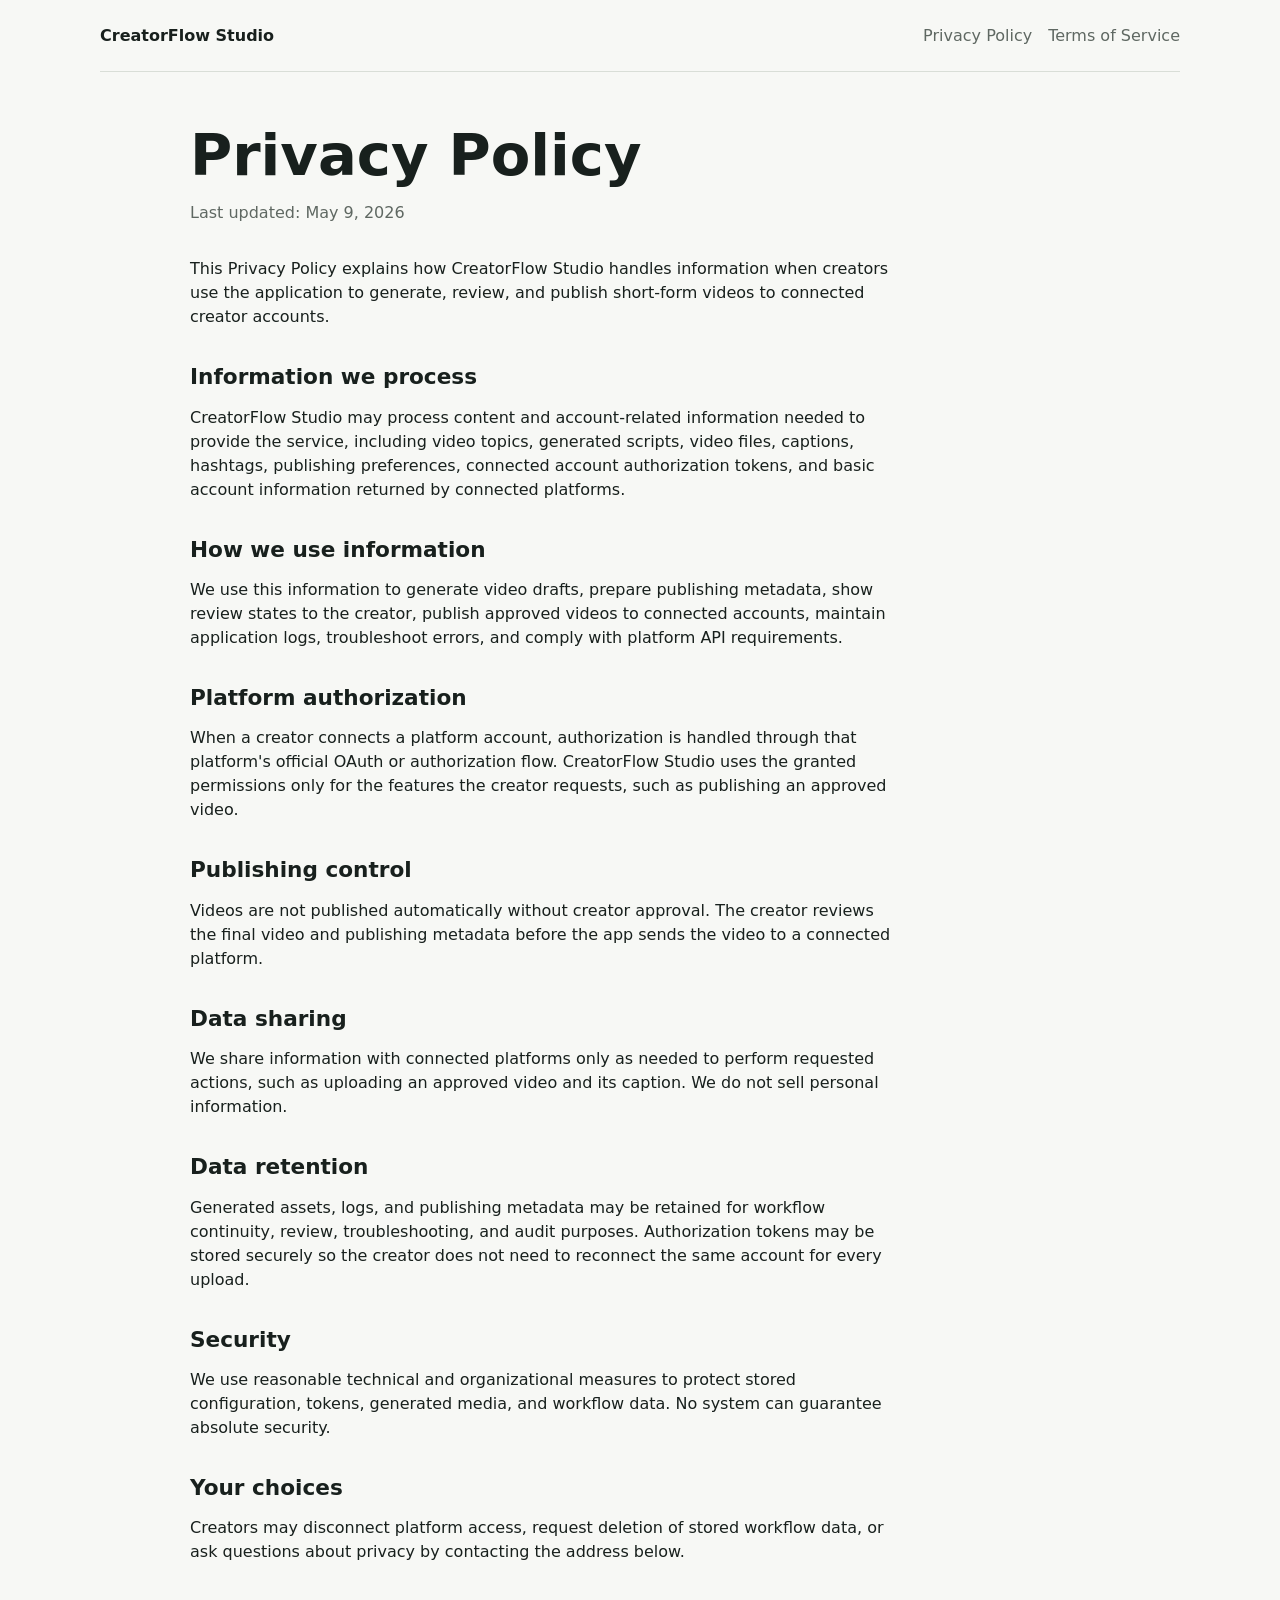
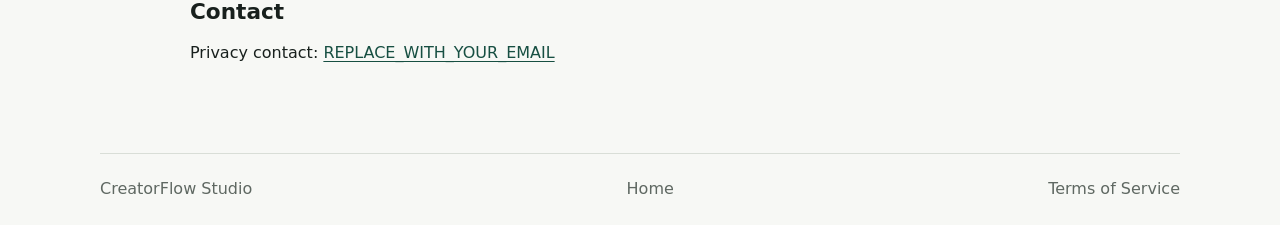
==== privacy.html @ cab35906 "Add files via upload" ====
<!doctype html>
<html lang="en">
<head>
  <meta charset="utf-8">
  <meta name="viewport" content="width=device-width, initial-scale=1">
  <title>Privacy Policy | CreatorFlow Studio</title>
  <meta name="description" content="Privacy Policy for CreatorFlow Studio.">
  <link rel="stylesheet" href="styles.css">
</head>
<body>
  <header class="site-header">
    <a class="brand" href="index.html">CreatorFlow Studio</a>
    <nav aria-label="Main navigation">
      <a href="privacy.html" aria-current="page">Privacy Policy</a>
      <a href="terms.html">Terms of Service</a>
    </nav>
  </header>

  <main class="document">
    <h1>Privacy Policy</h1>
    <p class="updated">Last updated: May 9, 2026</p>

    <p>
      This Privacy Policy explains how CreatorFlow Studio handles information when creators use the application to generate, review, and publish short-form videos to connected creator accounts.
    </p>

    <h2>Information we process</h2>
    <p>
      CreatorFlow Studio may process content and account-related information needed to provide the service, including video topics, generated scripts, video files, captions, hashtags, publishing preferences, connected account authorization tokens, and basic account information returned by connected platforms.
    </p>

    <h2>How we use information</h2>
    <p>
      We use this information to generate video drafts, prepare publishing metadata, show review states to the creator, publish approved videos to connected accounts, maintain application logs, troubleshoot errors, and comply with platform API requirements.
    </p>

    <h2>Platform authorization</h2>
    <p>
      When a creator connects a platform account, authorization is handled through that platform's official OAuth or authorization flow. CreatorFlow Studio uses the granted permissions only for the features the creator requests, such as publishing an approved video.
    </p>

    <h2>Publishing control</h2>
    <p>
      Videos are not published automatically without creator approval. The creator reviews the final video and publishing metadata before the app sends the video to a connected platform.
    </p>

    <h2>Data sharing</h2>
    <p>
      We share information with connected platforms only as needed to perform requested actions, such as uploading an approved video and its caption. We do not sell personal information.
    </p>

    <h2>Data retention</h2>
    <p>
      Generated assets, logs, and publishing metadata may be retained for workflow continuity, review, troubleshooting, and audit purposes. Authorization tokens may be stored securely so the creator does not need to reconnect the same account for every upload.
    </p>

    <h2>Security</h2>
    <p>
      We use reasonable technical and organizational measures to protect stored configuration, tokens, generated media, and workflow data. No system can guarantee absolute security.
    </p>

    <h2>Your choices</h2>
    <p>
      Creators may disconnect platform access, request deletion of stored workflow data, or ask questions about privacy by contacting the address below.
    </p>

    <h2>Contact</h2>
    <p>
      Privacy contact:
      <a href="mailto:REPLACE_WITH_YOUR_EMAIL">REPLACE_WITH_YOUR_EMAIL</a>
    </p>
  </main>

  <footer class="site-footer">
    <span>CreatorFlow Studio</span>
    <a href="index.html">Home</a>
    <a href="terms.html">Terms of Service</a>
  </footer>
</body>
</html>
---- styles.css ----
:root {
  color-scheme: light;
  --bg: #f7f8f5;
  --text: #18201d;
  --muted: #5f6862;
  --line: #d9ded7;
  --panel: #ffffff;
  --accent: #1f6f5b;
  --accent-dark: #174f42;
}

* {
  box-sizing: border-box;
}

html {
  font-family: Inter, ui-sans-serif, system-ui, -apple-system, BlinkMacSystemFont, "Segoe UI", sans-serif;
  line-height: 1.5;
  color: var(--text);
  background: var(--bg);
}

body {
  margin: 0;
}

a {
  color: var(--accent-dark);
  text-decoration-thickness: 0.08em;
  text-underline-offset: 0.18em;
}

.site-header,
.site-footer {
  display: flex;
  align-items: center;
  justify-content: space-between;
  gap: 24px;
  width: min(1080px, calc(100% - 32px));
  margin: 0 auto;
}

.site-header {
  min-height: 72px;
  border-bottom: 1px solid var(--line);
}

.brand {
  color: var(--text);
  font-weight: 750;
  text-decoration: none;
}

nav,
.site-footer {
  display: flex;
  flex-wrap: wrap;
  gap: 16px;
}

nav a,
.site-footer a {
  color: var(--muted);
  text-decoration: none;
}

nav a:hover,
.site-footer a:hover {
  color: var(--accent-dark);
  text-decoration: underline;
}

.hero {
  min-height: 52vh;
  display: grid;
  align-items: center;
  border-bottom: 1px solid var(--line);
  background:
    linear-gradient(120deg, rgba(31, 111, 91, 0.12), rgba(255, 255, 255, 0.76)),
    var(--bg);
}

.hero-content,
.section,
.document {
  width: min(900px, calc(100% - 32px));
  margin: 0 auto;
}

.hero-content {
  padding: 80px 0;
}

.eyebrow {
  margin: 0 0 12px;
  color: var(--accent-dark);
  font-size: 0.86rem;
  font-weight: 750;
  text-transform: uppercase;
  letter-spacing: 0.08em;
}

h1 {
  margin: 0 0 18px;
  font-size: clamp(2.4rem, 7vw, 5.4rem);
  line-height: 0.96;
  letter-spacing: 0;
}

h2 {
  margin: 0 0 12px;
  font-size: 1.35rem;
  letter-spacing: 0;
}

p {
  max-width: 70ch;
  margin: 0 0 16px;
}

.lead {
  color: var(--muted);
  font-size: 1.2rem;
}

.section {
  padding: 42px 0;
  border-bottom: 1px solid var(--line);
}

.contact {
  padding-bottom: 64px;
}

.document {
  padding: 56px 0 72px;
}

.document h1 {
  font-size: clamp(2rem, 5vw, 3.6rem);
}

.document h2 {
  margin-top: 32px;
}

.updated {
  color: var(--muted);
  margin-bottom: 32px;
}

.site-footer {
  min-height: 72px;
  color: var(--muted);
  border-top: 1px solid var(--line);
}

@media (max-width: 640px) {
  .site-header,
  .site-footer {
    align-items: flex-start;
    flex-direction: column;
    justify-content: center;
    padding: 18px 0;
  }

  .hero-content {
    padding: 64px 0;
  }
}
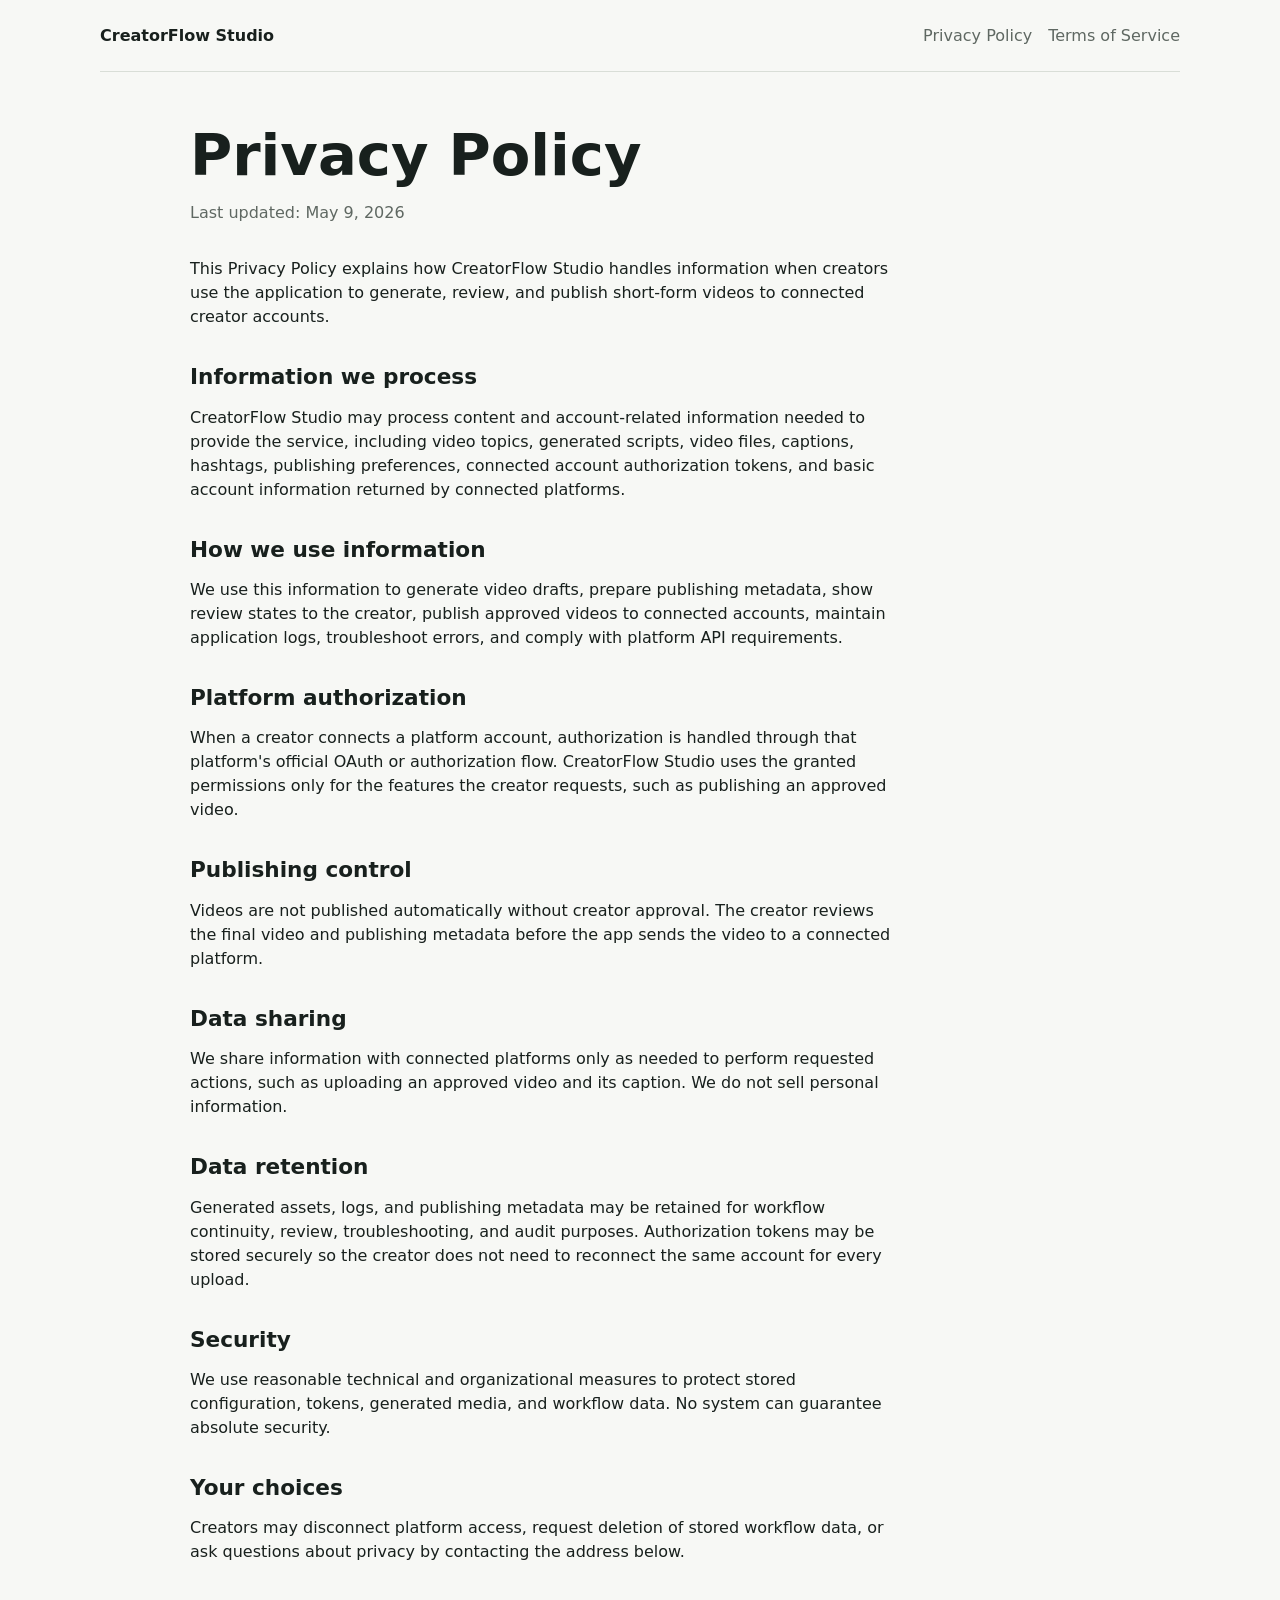
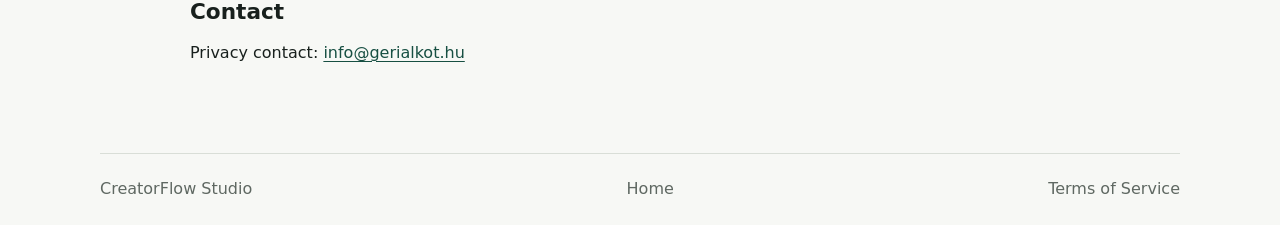
==== commit bf3c0bed: "Add files via upload" ====
--- a/privacy.html
+++ b/privacy.html
@@ -67,7 +67,7 @@
     <h2>Contact</h2>
     <p>
       Privacy contact:
-      <a href="mailto:REPLACE_WITH_YOUR_EMAIL">REPLACE_WITH_YOUR_EMAIL</a>
+      <a href="mailto:info@gerialkot.hu">info@gerialkot.hu</a>
     </p>
   </main>
 
